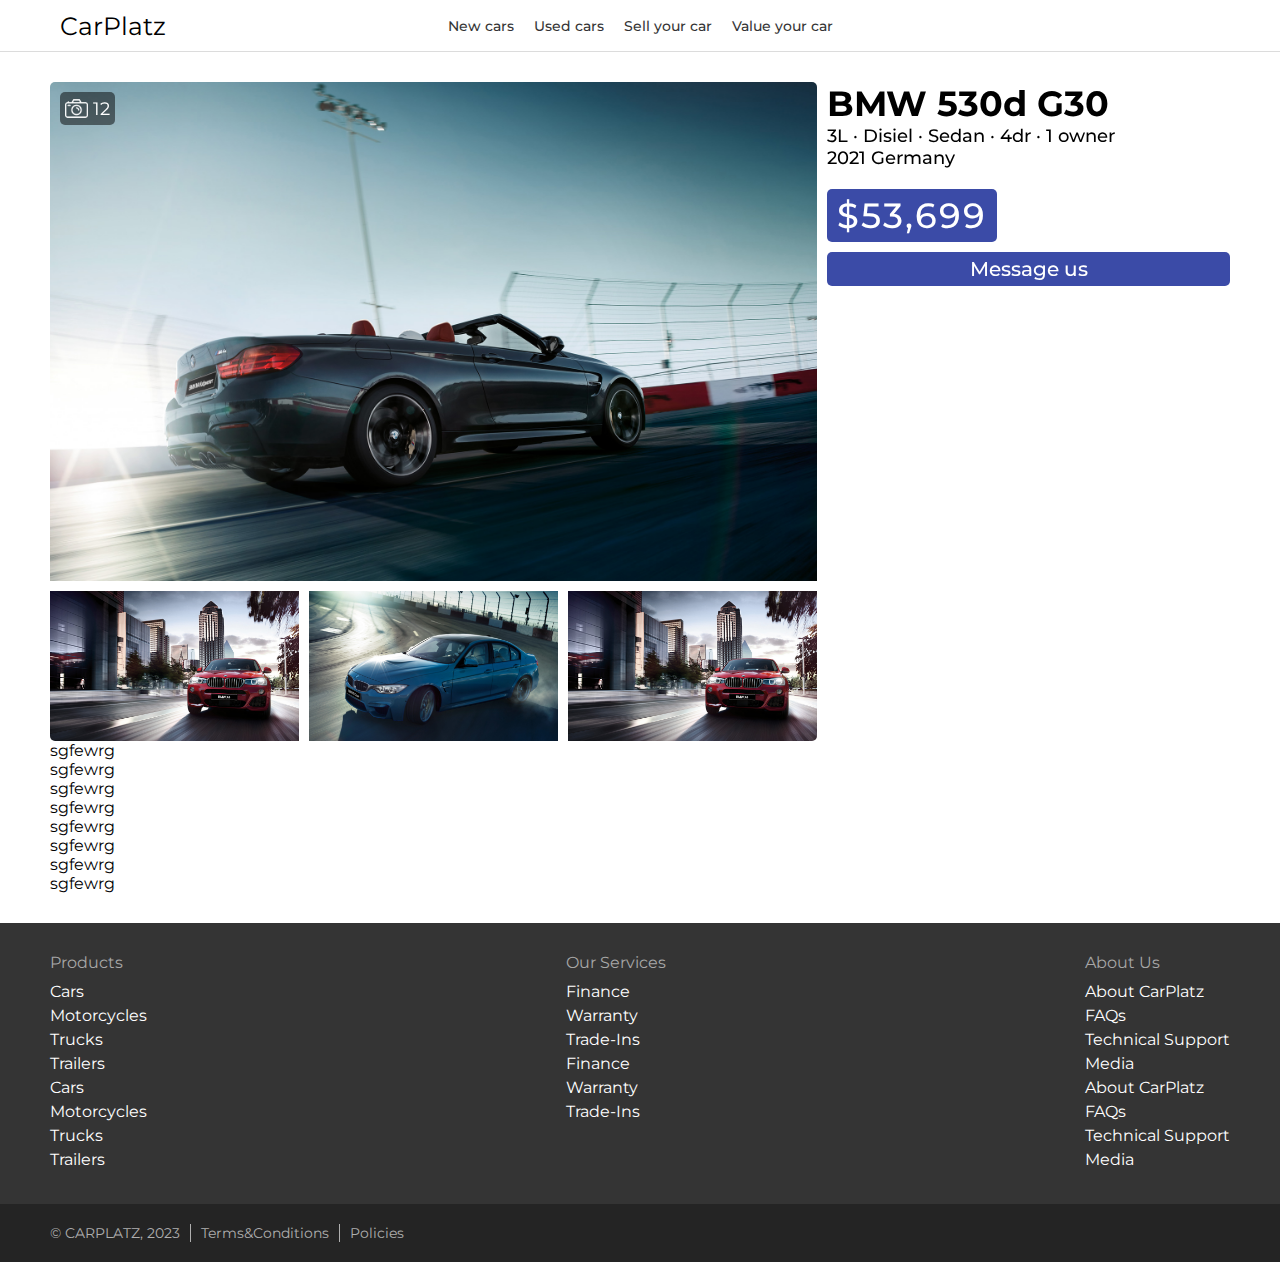
==== car.html @ 5dbdcc8b "adding new pages" ====
<!DOCTYPE html>
<html lang="en">

<head>
  <meta charset="UTF-8">
  <meta name="viewport" content="width=device-width, initial-scale=1.0">
  <title>CarPlatz</title>
  <link rel="preconnect" href="https://fonts.googleapis.com">
  <link rel="preconnect" href="https://fonts.gstatic.com" crossorigin>
  <link href="https://fonts.googleapis.com/css2?family=Montserrat:ital,wght@0,100;0,200;0,300;0,400;0,500;0,600;0,700;0,800;0,900;1,100;1,200;1,300;1,400;1,500;1,600;1,700;1,800;1,900&display=swap" rel="stylesheet">
  <link href="https://cdn.jsdelivr.net/npm/bootstrap@5.3.2/dist/css/bootstrap.min.css" rel="stylesheet" integrity="sha384-T3c6CoIi6uLrA9TneNEoa7RxnatzjcDSCmG1MXxSR1GAsXEV/Dwwykc2MPK8M2HN" crossorigin="anonymous">
  <link rel="stylesheet" href="stylesheets/header.css">
  <link rel="stylesheet" href="stylesheets/footer.css">
  <link rel="stylesheet" href="stylesheets/car.css">
</head>

<body>
  <header>
    <div class="container-a">
      <button class="mobile-menu-button">
        <div class="close-line line"></div>
        <div class="line"></div>
        <div class="close-line line"></div>
      </button>
      <a href="" class="logo">
        <!-- <img src="../images/logo.png" alt=""> -->
        CarPlatz
      </a>
      <nav>
        <a href="">New cars</a>
        <a href="">Used cars</a>
        <a href="">Sell your car</a>
        <a href="">Value your car</a>
      </nav>
    </div>
    <div class="mobile-menu">
      <a href="">New cars</a>
      <a href="">Used cars</a>
      <a href="">Sell your car</a>
      <a href="">Value your car</a>
    </div>
  </header>

  <div class="gallery">
    <div class="container-a">
      <div class="close-div">
        <button class="close-button">
          <img src="images/close.png" alt="">
          Close
        </button>
      </div>
      <div class="slider">

        <div id="carouselExample" class="carousel slide content-2">
          <div class="carousel-inner">
            <div class="carousel-item">
              <div class="img-car" style="background-image: url('images/bmw1.jpg');"></div>
            </div>
            <div class="carousel-item">
              <div class="img-car" style="background-image: url('images/bmw2.jpg');"></div>
            </div>
            <div class="carousel-item">
              <div class="img-car" style="background-image: url('images/bmw3.jpg');"></div>
            </div>
            <div class="carousel-item">
              <div class="img-car" style="background-image: url('images/bmw1.jpg');"></div>
            </div>
            <div class="carousel-item">
              <div class="img-car" style="background-image: url('images/bmw2.jpg');"></div>
            </div>
            <div class="carousel-item">
              <div class="img-car" style="background-image: url('images/bmw3.jpg');"></div>
            </div>
            <div class="carousel-item">
              <div class="img-car" style="background-image: url('images/bmw1.jpg');"></div>
            </div>
            <div class="carousel-item">
              <div class="img-car" style="background-image: url('images/bmw2.jpg');"></div>
            </div>
            <div class="carousel-item">
              <div class="img-car" style="background-image: url('images/bmw3.jpg');"></div>
            </div>
          </div>
          <button style="background: linear-gradient(270deg, rgba(90,152,213,0) 0%, rgba(0,0,0,0.5) 100%);" class="carousel-control-prev" type="button" data-bs-target="#carouselExample" data-bs-slide="prev">
            <span class="carousel-control-prev-icon" aria-hidden="true"></span>
            <span class="visually-hidden">Previous</span>
          </button>
          <button style="background: linear-gradient(90deg, rgba(90,152,213,0) 0%, rgba(0,0,0,0.5) 100%);" class="carousel-control-next" type="button" data-bs-target="#carouselExample" data-bs-slide="next">
            <span class="carousel-control-next-icon" aria-hidden="true"></span>
            <span class="visually-hidden">Next</span>
          </button>
        </div>

      </div>
      <div class="imgs">
        <button class="gallery-img-car img-car" style="background-image: url('images/bmw2.jpg');"></button>
        <div class="gallery-row">
          <button class="gallery-img-car img-car" style="background-image: url('images/bmw3.jpg');"></button>
          <button class="gallery-img-car img-car" style="background-image: url('images/bmw2.jpg');"></button>
        </div>
        <button class="gallery-img-car img-car" style="background-image: url('images/bmw2.jpg');"></button>
        <div class="gallery-row">
          <button class="gallery-img-car img-car" style="background-image: url('images/bmw3.jpg');"></button>
          <button class="gallery-img-car img-car" style="background-image: url('images/bmw2.jpg');"></button>
        </div>
        <button class="gallery-img-car img-car" style="background-image: url('images/bmw2.jpg');"></button>
        <div class="gallery-row">
          <button class="gallery-img-car img-car" style="background-image: url('images/bmw3.jpg');"></button>
          <button class="gallery-img-car img-car" style="background-image: url('images/bmw2.jpg');"></button>
        </div>
      </div>
    </div>
  </div>

  <main>
    <div class="container-a content-1">
      <div class="left-side">

        <div class="imgs">
          <div class="top-img">
            <div class="stats">
              <img src="images/photo-camera.png" alt="">
              <p>12</p>
            </div>
            <button class="img-car img-car-view-gallery" style="background-image: url('images/bmw1.jpg');">
              <div class="view-gallery">
                <img src="images/image.png" alt="">
                <p>View gallery</p>
              </div>
            </button>
          </div>
          <div class="bottom-imgs">
            <button class="img-car img-car-view-gallery" style="background-image: url('images/bmw2.jpg');"></button>
            <button class="img-car img-car-view-gallery" style="background-image: url('images/bmw3.jpg');"></button>
            <button class="img-car img-car-view-gallery" style="background-image: url('images/bmw2.jpg');"></button>
          </div>
        </div>

        <div class="test">
            <p>sgfewrg</p>
            <p>sgfewrg</p>
            <p>sgfewrg</p>
            <p>sgfewrg</p>
            <p>sgfewrg</p>
            <p>sgfewrg</p>
            <p>sgfewrg</p>
            <p>sgfewrg</p>
        </div>
      </div>
      <div class="right-side">
        <div class="title">
            <h1>BMW 530d G30</h1>
            <p>3L · Disiel · Sedan · 4dr · 1 owner</p>
            <p>2021 Germany</p>
        </div>
        <div class="price">
            <p>$53,699</p>
        </div>
        <a class="message-us" href="">Message us</a>
      </div>
    </div>
  </main>
  <footer>
    <div class="top-footer">
      <div class="container-a">
        <div class="column">
          <p class="column-title">Products</p>
          <a href="">Cars</a>
          <a href="">Motorcycles</a>
          <a href="">Trucks</a>
          <a href="">Trailers</a>
          <a href="">Cars</a>
          <a href="">Motorcycles</a>
          <a href="">Trucks</a>
          <a href="">Trailers</a>
        </div>
        <div class="column">
          <p class="column-title">Our Services</p>
          <a href="">Finance</a>
          <a href="">Warranty</a>
          <a href="">Trade-Ins</a>
          <a href="">Finance</a>
          <a href="">Warranty</a>
          <a href="">Trade-Ins</a>
        </div>
        <div class="column">
          <p class="column-title">About Us</p>
          <a href="">About CarPlatz</a>
          <a href="">FAQs</a>
          <a href="">Technical Support</a>
          <a href="">Media</a>
          <a href="">About CarPlatz</a>
          <a href="">FAQs</a>
          <a href="">Technical Support</a>
          <a href="">Media</a>
        </div>
      </div>
    </div>
    <div class="bottom-footer">
      <div class="container-a">
        <p>© CARPLATZ, 2023</p>
        <a href="">Terms&Conditions</a>
        <a href="">Policies</a>
      </div>
    </div>
  </footer>
  <script src="https://cdn.jsdelivr.net/npm/bootstrap@5.3.2/dist/js/bootstrap.bundle.min.js" integrity="sha384-C6RzsynM9kWDrMNeT87bh95OGNyZPhcTNXj1NW7RuBCsyN/o0jlpcV8Qyq46cDfL" crossorigin="anonymous"></script>
  <script src="scripts/mobile-menu.js"></script>
  <script src="scripts/car-gallery.js"></script>
</body>

</html>
---- stylesheets/header.css ----
a {
    color: black;
    text-decoration: none;
}

header .container-a {
    position: relative;
}

header .mobile-menu-button {
    display: none;
}

header .mobile-menu-button .line {
    width: 100%;
    height: 2px;
    border-radius: 1px;
    background-color: black;
}

header .mobile-menu {
    display: none;
}

header {
    padding: 10px 0;
    border-bottom: solid 1px rgb(220, 220, 220);
    height: 52px;
    position: sticky;
    top: -1px;
    width: 100%;
    background-color: white;
    z-index: 10;
}

.logo {
    display: inline-block;
    font-size: 25px;
    position: absolute;
    left: 10px;
    height: 31px;
    display: flex;
    align-items: center;
}

nav {
  display: flex;
  align-items: center;
  justify-content: center;
  height: 31px;
}

nav a {
  opacity: .8;
  font-size: 14px;
  margin: 0 10px;
  font-weight: 500;
}

nav a:hover {
  opacity: 1;
  transform: scale(1.02);
}

@keyframes mobile-menu-appearance{
  from{
    opacity: 0;
  }

  to{
    opacity: 1;
  }
}

@media (max-width: 670px) {
    header nav {
        display: none;
    }

    header .container-a {
        display: flex;
        justify-content: center;
    }

    header .logo {
        position: static;
    }

    header .mobile-menu-button {
        display: inline-block;
        position: absolute;
        left: 10px;
        top: 5.5px;
        width: 31px;
        height: 20px;
        background: none;
        border: none;
    }

    header .mobile-menu-button .line {
        position: absolute;
        top: 10px;
        transition: .3s;
    }

    header .mobile-menu-button .close-line:first-child {
        top: 0;
    }

    header .mobile-menu-button .close-line:last-child {
        top: 20px;
    }

    header .mobile-menu-button-active .line {
        opacity: 0;
    }

    header .mobile-menu-button-active .close-line:first-child {
        top: 10px;
        transform: rotate(45deg);
        opacity: 1;
    }

    header .mobile-menu-button-active .close-line:last-child {
        top: 10px;
        transform: rotate(-45deg);
        opacity: 1;
    }

    header .mobile-menu-active {
        padding-top: 20px;
        padding-left: 10px;
        display: flex;
        flex-direction: column;
        width: 100%;
        height: calc(100vh - 41px);
        background-color: white;
        animation-name: mobile-menu-appearance;
        animation-duration: .3s;
    }

    header .mobile-menu a {
        font-size: 25px;
        margin-bottom: 10px;
    }
}
---- stylesheets/footer.css ----
footer a {
    color: white;
}

footer .top-footer {
    background-color: #343434;
    padding: 0 10px;
}

footer .top-footer .container-a {
    display: flex;
    justify-content: space-between;
    padding: 30px 0;
}

footer .top-footer .container-a p {
    color: #a7a7a7;
    margin-bottom: 10px;
}

footer .top-footer .container-a a {
    margin-bottom: 5px;
}

footer .top-footer .container-a a:hover {
    text-decoration: underline;
}

footer .top-footer .container-a .column {
    display: flex;
    flex-direction: column;
}

footer .bottom-footer {
    background-color: #242424;
    padding: 0 10px;
}

footer .bottom-footer .container-a {
    display: flex;
    justify-content: left;
    align-items: center;
    color: rgb(175, 175, 175);
    padding: 20px 0;
    font-size: 14px;
}

footer .bottom-footer .container-a a {
    margin-left: 10px;
    padding-left: 10px;
    border-left: solid rgb(175, 175, 175) 1px;
    color: rgb(175, 175, 175);
}

footer .bottom-footer .container-a a:hover {
    color: white;
    text-decoration: underline;
}

footer .bottom-footer .container-a p {
    margin: 0;
}

@media (max-width: 550px) {
    footer .top-footer .container-a {
        display: grid;
        grid-template-columns: repeat(2, 50%);
    }

    footer .top-footer .container-a .column {
        margin-bottom: 20px;
    }
}

@media (max-width: 400px) {
    footer .bottom-footer .container-a {
        flex-direction: column;
    }

    footer .bottom-footer .container-a a {
        border: none;
        margin: 0;
        padding: 0;
    }
}
---- stylesheets/car.css ----
* {
    font-family: 'Montserrat', sans-serif;
    padding: 0;
    margin: 0;
    box-sizing: border-box;
    /* transition: .3s; */
}

button{
    border: none;
}

.container-a {
    max-width: 1180px;
    margin: auto;
}

header{
    z-index: 5;
}

.slider{
    display: none;
}

.slider button{
    width: 10%;
}

.slider .content-2 .img-car{
    width: 100%;
    height: 56.25vw;
    max-height: 600px;
}

.close-div{
    width: 100%;
    padding: 20px 0;
    display: flex;
    justify-content: right;
}

.close-button{
    background: none;
    color: white;
    display: flex;
    justify-content: space-between;
    align-items: center;
    font-size: 20px;
}

.close-button img{
    width: 20px;
    height: 20px;
    margin-right: 5px;
}

.gallery{
    display: none;
    position: fixed;
    top: 0;
    left: 0;
    overflow: hidden auto;
    background-color: black;
    width: 100%;
    height: 100%;
    z-index: 1000;
    padding: 0 10px;
}

.gallery-active{
    display: inline-block;
}

.gallery .container-a{
    display: flex;
    flex-direction: column;
    justify-content: center;
    min-height: 100vh;
}

.gallery .img-car{
    width: 100%;
    height: 70vh;
    padding: 0;
    background-position: center;
    background-size: cover;
    background-repeat: no-repeat;
    margin-bottom: 20px;
}

.gallery .gallery-row{
    display: flex;
    justify-content: space-between;
}

.gallery .gallery-row .img-car{
    width: 49%;
    height: 35vh;
}

.content-1{
    display: flex;
    justify-content: space-between;
    margin-top: 30px;
    margin-bottom: 30px;
    position: relative;
}

.content-1 .left-side{
    width: 65%;
}

.content-1 .right-side{
    position: sticky;
    top: 82px;
    right: 0px;
    width: 35%;
    padding-left: 10px;
}

h1{
    font-size: 35px;
}

.title p{
    margin-bottom: 0;
    font-size: 18px;
    font-weight: 500;
}

.price{
    margin-top: 20px;
}

.price p{
    font-size: 35px;
    letter-spacing: 2px;
    font-weight: 500;
    padding: 5px 10px;
    border-radius: 5px;
    color: white;
    background-color: rgb(59, 75, 167);
    display: inline-block;
}

.message-us{
    margin-top: 10px;
    font-size: 20px;
    font-weight: 500;
    display: block;
    text-align: center;
    color: white;
    background-color: rgb(59, 75, 167);
    padding: 5px;
    border-radius: 5px;
}

.imgs .img-car{
    border: none;
}

.imgs .top-img{
    position: relative;
    margin-bottom: 10px;
}

.imgs .top-img .stats{
    position: absolute;
    display: flex;
    align-items: center;
    justify-content: space-between;
    left: 10px;
    top: 10px;
    padding: 5px;
    border-radius: 5px;
    background-color: rgba(0, 0, 0, 0.5);
    z-index: 1;
}

.imgs .top-img .stats img{
    width: 23px;
    height: 23px;
}

.imgs .top-img .stats p{
    color: white;
    font-size: 18px;
    margin: 0;
    margin-left: 5px;
}

.imgs .top-img .img-car{
    width: 100%;
    height: 39vw;
    max-height: 500px;
    background-position: center;
    background-size: cover;
    background-repeat: no-repeat;
    border-top-right-radius: 5px;
    border-top-left-radius: 5px;
    transition: .5s;
}

.imgs .top-img .img-car .view-gallery{
    opacity: 0;
    display: flex;
    align-items: center;
    justify-content: center;
    background-color: rgba(0, 0, 0, 0.7);
    width: 100%;
    height: 100%;
    transition: .5s;
}

.imgs .top-img .img-car .view-gallery p{
    color: white;
    font-size: 30px;
    margin-left: 5px;
    margin-bottom: 0;
}

.imgs .top-img .img-car:hover{
    transform: scale(1.02);
    z-index: 0;
}

.imgs .top-img .img-car:hover .view-gallery{
    opacity: 1;
}

.imgs .bottom-imgs{
    display: flex;
    justify-content: space-between;
}

.imgs .bottom-imgs .img-car{
    width: 32.5%;
    height: 11.7vw;
    max-height: 150px;
    background-position: center;
    background-size: cover;
    background-repeat: no-repeat;
    transition: .3s;
}

.imgs .bottom-imgs .img-car:first-child{
    border-bottom-left-radius: 5px;
}

.imgs .bottom-imgs .img-car:last-child{
    border-bottom-right-radius: 5px;
}

.imgs .bottom-imgs .img-car:hover{
    transform: scale(1.05);
}
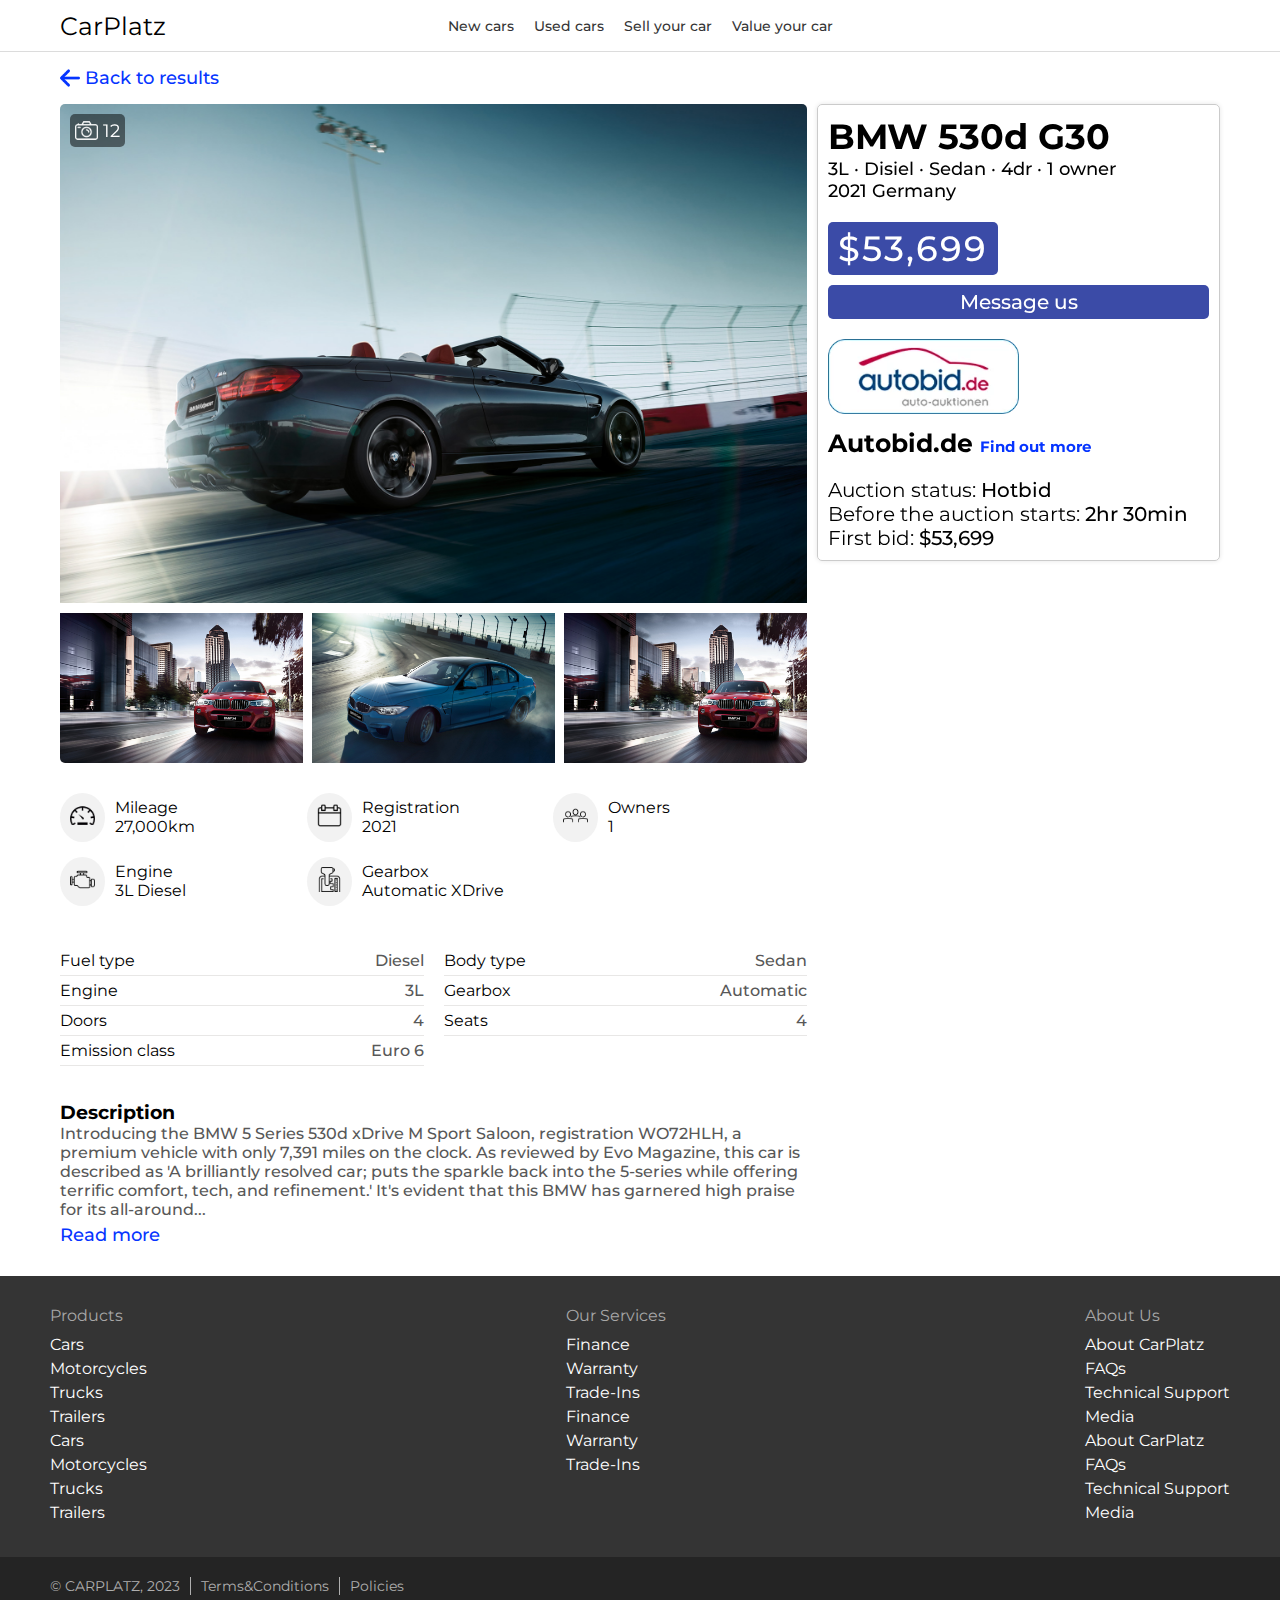
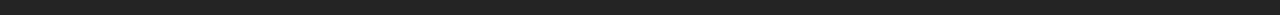
==== commit cff19691: "new pages & adaptive" ====
--- a/car.html
+++ b/car.html
@@ -22,13 +22,13 @@
         <div class="line"></div>
         <div class="close-line line"></div>
       </button>
-      <a href="" class="logo">
+      <a href="index.html" class="logo">
         <!-- <img src="../images/logo.png" alt=""> -->
         CarPlatz
       </a>
       <nav>
         <a href="">New cars</a>
-        <a href="">Used cars</a>
+        <a href="cars.html">Used cars</a>
         <a href="">Sell your car</a>
         <a href="">Value your car</a>
       </nav>
@@ -113,16 +113,18 @@
   </div>
 
   <main>
+    <div class="container-a back-to-results-div">
+      <a href="cars.html" class="back-to-results"><img src="images/arrow.png" alt="">Back to results</a>
+    </div>
     <div class="container-a content-1">
       <div class="left-side">
-
         <div class="imgs">
           <div class="top-img">
-            <div class="stats">
-              <img src="images/photo-camera.png" alt="">
-              <p>12</p>
-            </div>
             <button class="img-car img-car-view-gallery" style="background-image: url('images/bmw1.jpg');">
+              <div class="stats">
+                <img src="images/photo-camera.png" alt="">
+                <p>12</p>
+              </div>
               <div class="view-gallery">
                 <img src="images/image.png" alt="">
                 <p>View gallery</p>
@@ -136,28 +138,118 @@
           </div>
         </div>
 
-        <div class="test">
-            <p>sgfewrg</p>
-            <p>sgfewrg</p>
-            <p>sgfewrg</p>
-            <p>sgfewrg</p>
-            <p>sgfewrg</p>
-            <p>sgfewrg</p>
-            <p>sgfewrg</p>
-            <p>sgfewrg</p>
+        <div class="car-info">
+          <div class="car-info-1">
+            <div class="item">
+              <div class="img-param">
+                <img src="images/speedometer.png" alt="">
+              </div>
+              <div class="item-text">
+                <p>Mileage</p>
+                <p>27,000km</p>
+              </div>
+            </div>
+
+            <div class="item">
+              <div class="img-param">
+                <img src="images/calendar.png" alt="">
+              </div>
+              <div class="item-text">
+                <p>Registration</p>
+                <p>2021</p>
+              </div>
+            </div>
+
+            <div class="item">
+              <div class="img-param">
+                <img src="images/owners.png" alt="">
+              </div>
+              <div class="item-text">
+                <p>Owners</p>
+                <p>1</p>
+              </div>
+            </div>
+
+            <div class="item">
+              <div class="img-param">
+                <img src="images/car-engine.png" alt="">
+              </div>
+              <div class="item-text">
+                <p>Engine</p>
+                <p>3L Diesel</p>
+              </div>
+            </div>
+
+            <div class="item">
+              <div class="img-param">
+                <img src="images/gearbox.png" alt="">
+              </div>
+              <div class="item-text">
+                <p>Gearbox</p>
+                <p>Automatic XDrive</p>
+              </div>
+            </div>
+          </div>
+          <div class="car-info-2">
+            <div class="car-param">
+              <p>Fuel type</p>
+              <p>Diesel</p>
+            </div>
+            <div class="car-param">
+              <p>Body type</p>
+              <p>Sedan</p>
+            </div>
+            <div class="car-param">
+              <p>Engine</p>
+              <p>3L</p>
+            </div>
+            <div class="car-param">
+              <p>Gearbox</p>
+              <p>Automatic</p>
+            </div>
+            <div class="car-param">
+              <p>Doors</p>
+              <p>4</p>
+            </div>
+            <div class="car-param">
+              <p>Seats</p>
+              <p>4</p>
+            </div>
+            <div class="car-param">
+              <p>Emission class</p>
+              <p>Euro 6</p>
+            </div>
+          </div>
+          <div class="car-info-3">
+            <h3>Description</h3>
+            <p class="small-description description">Introducing the BMW 5 Series 530d xDrive M Sport Saloon, registration WO72HLH, a premium vehicle with only 7,391 miles on the clock. As reviewed by Evo Magazine, this car is described as 'A brilliantly resolved car; puts the sparkle back into the 5-series while offering terrific comfort, tech, and refinement.' It's evident that this BMW has garnered high praise for its all-around...</p>
+            <p class="full-description description display-none">Introducing the BMW 5 Series 530d xDrive M Sport Saloon, registration WO72HLH, a premium vehicle with only 7,391 miles on the clock. As reviewed by Evo Magazine, this car is described as 'A brilliantly resolved car; puts the sparkle back into the 5-series while offering terrific comfort, tech, and refinement.' It's evident that this BMW has garnered high praise for its all-around excellence., This particular vehicle boasts two previous owners and was originally supplied by us. What's more, it still benefits from the BMW Manufacturer Warranty, which remains in effect until February 2026, providing peace of mind for the years to come. With a comprehensive BMW Service History, this car has been meticulously maintained, ensuring its top-notch condition., Key highlights of this BMW 5 Series 530d xDrive M Sport Saloon include Front Massage Seats, offering an extra level of comfort and relaxation during your journeys. The Heated Steering Wheel ensures your hands remain warm and comfortable, even on the coldest days. The M Sport Pro Pack adds a sporty edge to the vehicle's aesthetics and performance, while the Technology Plus Pack brings a wealth of advanced tech features, enhancing your driving experience., Purchasing this vehicle from Dick Lovett BMW Swindon, an official BMW franchise retailer, offers several advantages. You can expect exceptional customer service and a commitment to the highest standards of quality and reliability. Our professional team is dedicated to helping you find the perfect BMW that suits your needs, and our knowledge and expertise in all things BMW are second to none., In under 1800 characters, we've introduced you to a BMW 5 Series 530d xDrive M Sport Saloon with exceptional features and reviews, detailed its ownership history, warranty, and service history, and highlighted the benefits of purchasing from Dick Lovett BMW Swindon, an official BMW franchise retailer. This vehicle represents the perfect combination of style, performance, and peace of mind, making it an excellent choice for the discerning driver. , 28 months warranty, Full service history, Excellent bodywork, Black Nappa leather with exclusive interior - Excellent Condition, Tyre condition Excellent, Metallic Carbon Black, 2 owners, $53,699</p>
+            <button class="read-more">Read more</button>
+          </div>
         </div>
       </div>
       <div class="right-side">
         <div class="title">
-            <h1>BMW 530d G30</h1>
-            <p>3L · Disiel · Sedan · 4dr · 1 owner</p>
-            <p>2021 Germany</p>
+          <h1>BMW 530d G30</h1>
+          <p>3L · Disiel · Sedan · 4dr · 1 owner</p>
+          <p>2021 Germany</p>
         </div>
         <div class="price">
-            <p>$53,699</p>
+          <p>$53,699</p>
         </div>
         <a class="message-us" href="">Message us</a>
-      </div>
+        <div class="auction-status">
+          <a href="">
+            <img src="images/Group_33.png" alt="">
+            <h2>Autobid.de <span>Find out more</span></h2>
+          </a>
+          <p class="auction-status-p">Auction status: <span>Hotbid</span></p>
+          <p class="auction-start">Before the auction starts: <span>2hr 30min</span></p>
+          <p class="first-bid">First bid: <span>$53,699</span></p>
+        </div>
+      </div>
+    </div>
+
     </div>
   </main>
   <footer>
@@ -207,6 +299,7 @@
   <script src="https://cdn.jsdelivr.net/npm/bootstrap@5.3.2/dist/js/bootstrap.bundle.min.js" integrity="sha384-C6RzsynM9kWDrMNeT87bh95OGNyZPhcTNXj1NW7RuBCsyN/o0jlpcV8Qyq46cDfL" crossorigin="anonymous"></script>
   <script src="scripts/mobile-menu.js"></script>
   <script src="scripts/car-gallery.js"></script>
+  <script src="scripts/car.js"></script>
 </body>
 
 </html>--- a/stylesheets/car.css
+++ b/stylesheets/car.css
@@ -6,6 +6,10 @@
     /* transition: .3s; */
 }
 
+.display-none{
+    display: none;
+}
+
 button{
     border: none;
 }
@@ -17,6 +21,25 @@
 
 header{
     z-index: 5;
+}
+
+.back-to-results{
+    color: rgb(5, 52, 255);
+    margin-top: 15px;
+    font-weight: 500;
+    font-size: 18px;
+    display: flex;
+    align-items: center;
+}
+
+.back-to-results:hover{
+    text-decoration: underline;
+}
+
+.back-to-results img{
+    width: 20px;
+    height: 20px;
+    margin-right: 5px;
 }
 
 .slider{
@@ -99,12 +122,16 @@
     height: 35vh;
 }
 
+.back-to-results-div{
+    padding: 0 10px;
+}
+
 .content-1{
     display: flex;
     justify-content: space-between;
-    margin-top: 30px;
+    margin-top: 15px;
     margin-bottom: 30px;
-    position: relative;
+    padding: 0 10px;
 }
 
 .content-1 .left-side{
@@ -113,10 +140,15 @@
 
 .content-1 .right-side{
     position: sticky;
-    top: 82px;
-    right: 0px;
+    top: 62px;
+    right: 0;
+    height: min-content;
+    padding: 10px;
+    margin-left: 10px;
     width: 35%;
-    padding-left: 10px;
+    border: 1px solid #cbcbcb;
+    box-shadow: 0 0 5px rgba(0, 0, 0, 0.1);
+    border-radius: 5px;
 }
 
 h1{
@@ -142,6 +174,7 @@
     color: white;
     background-color: rgb(59, 75, 167);
     display: inline-block;
+    margin-bottom: 0;
 }
 
 .message-us{
@@ -154,6 +187,52 @@
     background-color: rgb(59, 75, 167);
     padding: 5px;
     border-radius: 5px;
+    transition: .3s;
+}
+
+.message-us:hover{
+    background-color: rgb(46, 59, 133);
+}
+
+.auction-status{
+    margin-top: 20px;
+}
+
+.auction-status a img{
+    width: 50%;
+}
+
+.auction-status a{
+    display: block;
+    width: 100%;
+    margin-bottom: 20px;
+}
+
+.auction-status h2{
+    margin-top: 10px;
+    font-size: 25px;
+}
+
+.auction-status h2 span{
+    font-size: 15px;
+    color: rgb(5, 52, 255);
+}
+
+.auction-status .auction-status-p, .auction-status .auction-start, .auction-status .first-bid{
+    font-size: 20px;
+    margin-bottom: 0;
+}
+
+.auction-status .auction-status-p span, .auction-status .auction-start span, .auction-status .first-bid span{
+    font-weight: 500;
+}
+
+.auction-status h2 span:hover{
+    text-decoration: underline;
+}
+
+.auction-status h2 span:active{
+    color: rgb(1, 37, 199);
 }
 
 .imgs .img-car{
@@ -254,4 +333,140 @@
 
 .imgs .bottom-imgs .img-car:hover{
     transform: scale(1.05);
+}
+
+.content-1 .left-side .car-info{
+    margin-top: 30px;
+    width: 100%;
+}
+
+.content-1 .left-side .car-info .car-info-1{
+    display: grid;
+    grid-template-columns: repeat(3, 33%);
+}
+
+.content-1 .left-side .car-info .car-info-1 .item{
+    display: flex;
+    align-items: center;
+    margin-bottom: 15px;
+}
+
+.content-1 .left-side .car-info .car-info-1 .item .img-param{  
+    padding: 10px;
+    background-color: #f2f2f2;
+    border-radius: 50%;
+    margin-right: 10px;
+}
+
+.content-1 .left-side .car-info .car-info-1 .item img{
+    width: 25px;
+    height: 25px;
+}
+
+.content-1 .left-side .car-info .car-info-1 .item p{
+    margin: 0;
+}
+
+.content-1 .left-side .car-info .car-info-2{
+    margin-top: 30px;
+    display: grid;
+    grid-template-columns: repeat(2, calc(50% - 10px));
+    column-gap: 20px;
+}
+
+.content-1 .left-side .car-info .car-info-2 .car-param{
+    display: flex;
+    justify-content: space-between;
+    padding-bottom: 5px;
+    margin-bottom: 5px;
+    border-bottom: 1px solid rgb(232, 231, 230);
+}
+
+.content-1 .left-side .car-info .car-info-2 .car-param p{
+    margin: 0;
+    font-size: 16px;
+}
+
+.content-1 .left-side .car-info .car-info-2 .car-param p:last-child{
+    color: rgb(88, 88, 88);
+    font-weight: 500;
+}
+
+.content-1 .left-side .car-info .car-info-3{
+    margin-top: 30px;
+}
+
+.content-1 .left-side .car-info .car-info-3 p{
+    font-weight: 500;
+    color: rgb(88, 88, 88);
+    margin-bottom: 5px;
+}
+
+.content-1 .left-side .car-info .car-info-3 .read-more{
+    background: none;
+    font-size: 18px;
+    font-weight: 500;
+    color: rgb(5, 52, 255);
+}
+
+.content-1 .left-side .car-info .car-info-3 .read-more:hover{
+    text-decoration: underline;
+}
+
+@media (max-width: 1200px){
+    .gallery .img-car {
+        height: 56.25vw;
+    }
+
+    .gallery .gallery-row .img-car {
+        height: 27.5vw;
+    }
+}
+
+@media (max-width: 900px){
+    .content-1{
+        flex-direction: column;
+    }
+
+    .content-1 .left-side{
+        width: 100%;
+    }
+
+    .content-1 .right-side{
+        position: static;
+        width: 100%;
+        margin-left: 0;
+        margin-top: 20px;
+    }
+
+    .imgs .top-img .img-car{
+        height: calc(56.25vw - 20px);
+    }
+
+    .imgs .bottom-imgs .img-car {
+        height: 16.71vw;
+    }
+
+    .auction-status a img {
+        width: 250px;
+    }
+}
+
+@media (max-width: 650px){
+    .content-1 .left-side .car-info .car-info-1 {
+        grid-template-columns: repeat(2, 50%);
+    }
+}
+
+@media (max-width: 375px){
+    .content-1 .left-side .car-info .car-info-2 {
+        grid-template-columns: repeat(1, 100%);
+        column-gap: 0;
+    }
+}
+
+@media (max-width: 350px){
+    .content-1 .left-side .car-info .car-info-1 {
+        grid-template-columns: repeat(1, 100%);
+    }
 }